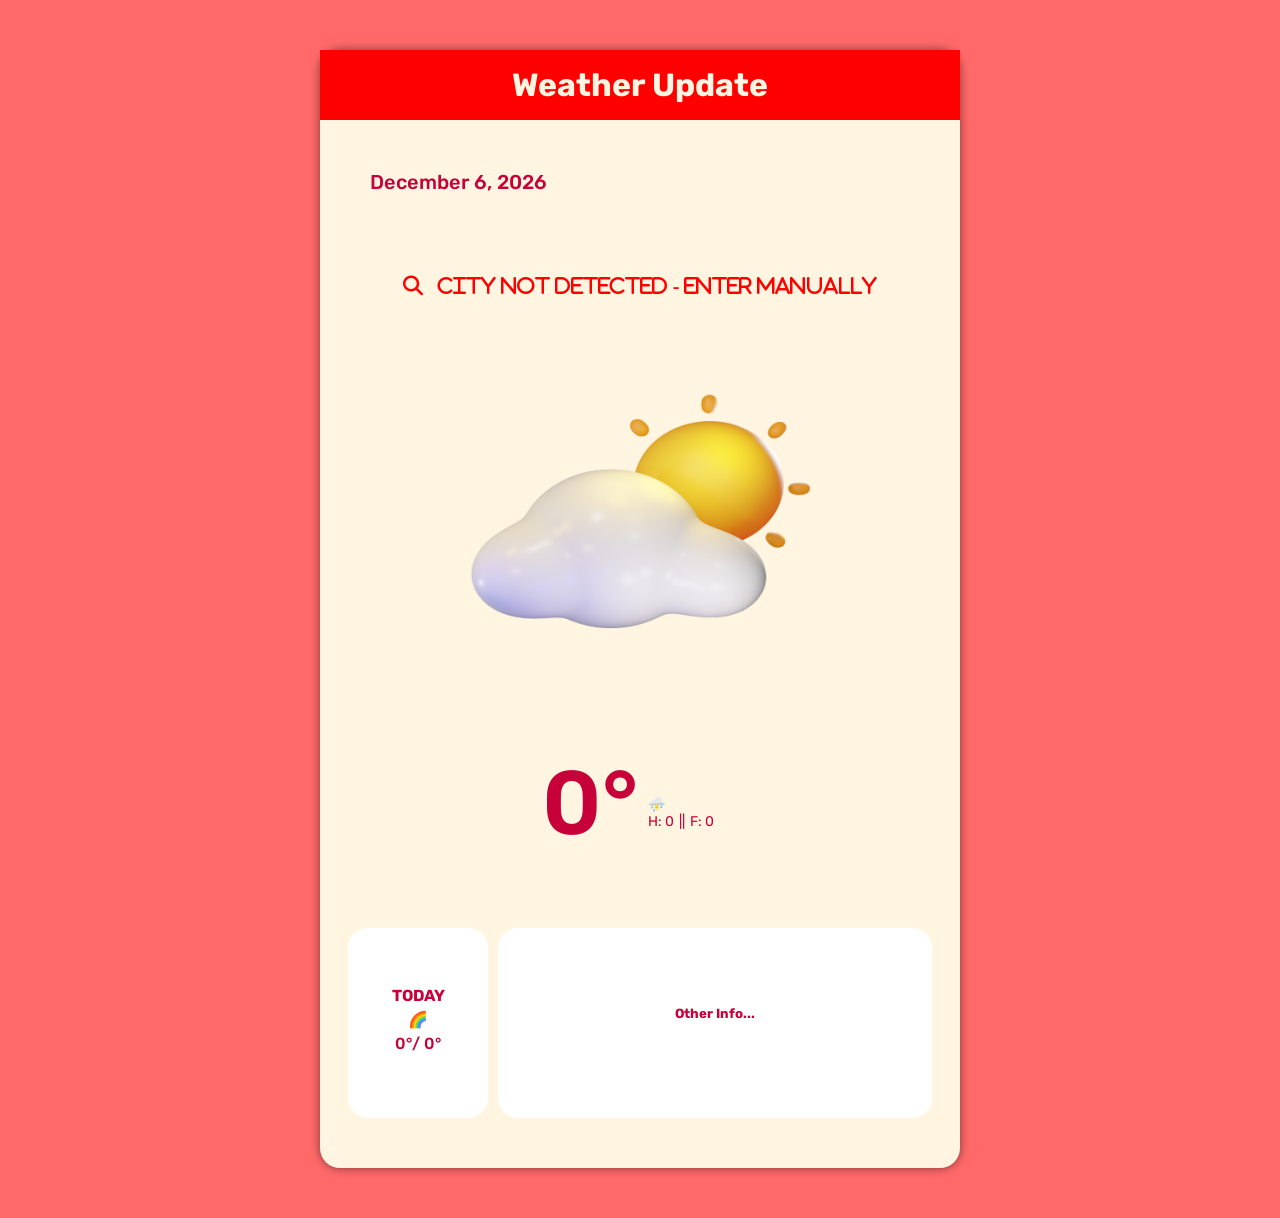
==== index.html @ 59dc0068 "Initial commit" ====
<!DOCTYPE html>
<html lang="en">
  <head>
    <meta charset="UTF-8" />
    <meta name="viewport" content="width=device-width, initial-scale=1.0" />
    <!-- links -->
    <link rel="icon" type="png" href="img/thunderstorm.png" />
    <link
      rel="stylesheet"
      href="https://cdnjs.cloudflare.com/ajax/libs/font-awesome/6.4.0/css/all.min.css"/>
    <link rel="stylesheet" href="css/style.css" />
    <!-- Title -->
    <title>Weather App</title>
  </head>

  <body>
    <!-- main section -->
    <div id="screen">
    <!-- nav section -->
    <div class="app-name">
    <h1>Weather Update</h1>
    </div>     
      <div class="date"></div>
      <!-- city name -->
<div class="city-name">
<a href="search.html"><i class="fa-solid fa-magnifying-glass">
&nbsp;&nbsp;City not detected &#45; Enter manually</i></a>
</div>
        <!-- weather icon -->
        <div class="weather-icon-css">
          <img class="weather-icon" src="img/haze.png" />
        </div>
        <!-- weather details -->
        <div class="weather-description">
          <div class="show-metric" id="metric">0°</div>
          <div class="weather-details">
            <div class="weather-main" id="weather-main">⛈️</div>
            <div class="h-f">
              <div class="show-humidity">H: <span id="humidity">0</span></div>
              ||
              <div class="show-humidity">
                F: <span id="feels-like">0</span>
              </div>
            </div>
          </div>
        </div>
        <!-- Today-forecast -->
        <div class="forcasts-box">
          <div class="today-forecast">
            <h4>TODAY</h4>
            <div class="weather-icon-today">
              🌈
            </div>
            <div class="temp-today">
              <span id="temp-min-today">0°</span><span>/ </span
              ><span id="temp-max-today">0°</span>
            </div>
            <div class="weather-main-today" id="weather-main"></div>
          </div>

          <!-- 5day Forecast -->
          <div class="future-forecast">
            <h5>Other Info...</h5>
            <div id="future-forecast-box"></div>
          </div>
        </div>
      </div>
      <!-- script -->
    <script src="js/main.js"></script>
  </body>
  </html>
---- css/style.css ----
@import url("https://fonts.googleapis.com/css2?family=Rubik:ital,wght@0,300..900;1,300..900&display=swap");

/* --- Global Reset & Variables --- */
* {
  padding: 0;
  margin: 0;
  box-sizing: border-box;
  list-style: none;
  font-family: "Rubik", sans-serif;
}

:root {
  --font-color-main: #C70039;
  --white-color: #fff;
}

body {
  background-color: #FF6969;
}

/* --- Layout Elements --- */
#screen {
  background-color: #FFF5E0;
  width: 100%;
  height: 100vh;
  position: relative; 
}

.app-name {
  width: 100%;
  display: flex;
  justify-content: center;
  align-items: center;
  height: 70px;
  background-color: #FF0000;
  color: #FFF5E0;
}

.date {
  text-align: left;
  font-weight: 500;
  font-size: 20px;
  padding: 50px 50px;
  color: var(--font-color-main);
}

h3 {
  color: var(--font-color-main);
  text-align: center;
  padding: 30px 0;
}

/* --- Search Bar --- */
.search {
  width: 340px;
  height: 50px;
  margin-left: auto;
  margin-right: auto;
  border-radius: 40px;
  display: flex;
  justify-content: center;
  align-items: center;
  box-shadow: 1px 2px 2px var(--font-color-main);
  background-color: var(--white-color);
}

.search-icon {
  width: 18px;
  height: 50px;
  display: flex;
  border-radius: 20px;
  justify-content: center;
  align-items: center;
}

.search-icon i {
  font-size: 18px;
  color: var(--font-color-main);
}

.search input {
  width: 85%;
  padding: 10px;
  font-size: 15px;
  color: var(--font-color-main);
  border: none;
  outline: none;
}

.search input::placeholder {
  color: var(--font-color-main);
}

/* --- Status Messages & Utility --- */
.error-message {
  display: none;
}

.error-message p {
  width: 100%;
  height: 500px;
  display: flex;
  justify-content: center;
  align-items: center;
  color: var(--font-color-main);
  text-align: center;
  padding: 40px;
}

.message {
  display: block;
}

.message p {
  width: 100%;
  height: 500px;
  display: flex;
  justify-content: center;
  align-items: center;
  color: var(--font-color-main);
  text-align: center;
  padding: 50px;
}

.return {
  display: none;
}

/* --- Current Weather Display --- */
.city-name {
  display: flex;
  justify-content: center;
  align-items: center;
  padding-top: 30px;
  gap: 5px;
  font-size: 20px;
}

.city-name i {
  font-size: 20px;
  color: #FF0000;
}

.weather-icon-css {
  display: flex;
  justify-content: center;
  align-items: center;
  width: 100%;
  height: 350px;
  margin-top: 10px;
}

.weather-icon-css img {
  width: 80%;
  animation: float 3s ease-in-out infinite;
}

@keyframes float {
  0%, 100% { transform: translateY(0); }
  50% { transform: translateY(-10px); }
}

.weather-description {
  height: 150px;
  margin-top: 20px;
  display: flex;
  align-items: center;
  color: var(--font-color-main);
}

.show-metric {
  padding-left: 30px;
  font-size: 90px;
  font-weight: 550;
}

.weather-details {
  font-size: 14px;
  margin: 50px 20px 30px 10px;
  width: 100px;
  display: flex;
  flex-direction: column;
}

.weather-details .h-f {
  display: flex;
  gap: 5px;
}

/* --- Weather Cards & Layout Box --- */
.box {
  max-width: 400px;
  height: auto;
  display: grid;
  place-content: center;
  margin: 50px auto;
}

.weather-box {
  height: 200px;
  max-width: 350px;
  border-radius: 40px;
  margin-top: 10px;
  display: flex;
  justify-content: center;
  align-items: center;
  background-color: var(--font-color-main);
}

.name {
  padding-left: 40px;
  width: 220px;
  display: flex;
  flex-direction: column;
  gap: 5px;
  color: var(--white-color);
  height: auto;
}

.weather-temp {
  font-size: 60px;
}

.weather-icon {
  padding: 0 20px;
  width: 250px;
  height: 250px;
  display: flex;
  align-items: center;
  justify-content: center;
}

.weather-icon img {
  width: 100%;
}

.weather-desc {
  display: flex;
  justify-content: center;
  column-gap: 10px;
}

.desc-box {
  width: 100px;
  display: grid;
  padding: 15px;
  gap: 5px;
  height: 110px;
  margin-top: 10px;
  border-radius: 20px;
  justify-content: start;
  align-items: center;
  color: var(--white-color);
  background-color: var(--font-color-main);
}

/* --- Forecast Section --- */
.forcasts-box {
  display: flex;
  justify-content: center;
  align-items: center;
  padding: 50px 10px;
  color: var(--font-color-main);
}

.today-forecast {
  width: 110px;
  height: 190px;
  border-radius: 20px;
  display: flex;
  gap: 5px;
  flex-direction: column;
  justify-content: center;
  align-items: center;
  background-color: var(--white-color);
}

.weather-icon-today img {
  width: 40px;
}

.temp-today {
  font-weight: 500;
}

.weather-main-today {
  padding: 3px 0 0 0;
  font-size: 13px;
  text-align: center;
}

.future-forecast {
  width: 70%;
  height: 190px;
  display: flex;
  justify-content: center;
  align-items: center;
  flex-direction: column;
  margin-left: 10px;
  border-radius: 20px;
  background-color: var(--white-color);
}

#future-forecast-box {
  display: grid;
  grid-auto-flow: column;
  overflow-y: auto;
  gap: 10px;
  width: 95%;
  padding: 10px 12px;
  overscroll-behavior-x: contain;
}

.weather-forecast-box {
  width: 70px;
  height: 110px;
  border-radius: 15px;
  display: flex;
  text-align: center;
  flex-direction: column;
  justify-content: center;
  align-items: center;
  gap: 2px;
  flex-shrink: 0;
  border: 1px solid var(--font-color-main);
  transition: all 0.3s ease-in-out;
}

.weather-forecast-box:hover {
  transform: translateY(-5px);
}

.day-weather {
  font-size: 15px;
}

.weather-icon-forecast img {
  width: 30px;
}

.temp-weather {
  font-size: 12px;
}

.weather-main-forecast {
  font-size: 12px;
}

/* --- Media Queries (Desktop/Tablet) --- */
@media screen and (min-width: 430px) {
  #screen {
    max-width: 50%;
    min-width: 450px;
    height: 80%;
    margin: 50px auto;
    border-radius: 20px;
    box-shadow: 0 0 10px rgba(0, 0, 0, 0.494);
  }

  nav {
    width: 100%;
    bottom: 0;
    position: relative;
  }
  
  .weather-icon-css {
    width: 100%;
    height: 350px;
    margin-top: 40px;
  }

  .weather-icon-css img {
    width: 25rem;
  }

  .weather-description {
    display: flex;
    align-items: center;
    justify-content: center;
    margin-top: 40px;
  }

  .box {
    max-width: 500px;
    padding-bottom: 10px;
  }

  .weather-box {
    max-width: 400px;
    height: 200px;
  }

  .desc-box {
    width: 120px;
    height: 120px;
  } 

  .forcasts-box {
    justify-content: center;
    align-items: center;
  }

  .today-forecast {
    width: 140px;
  }

  .future-forecast {
    display: flex;
    justify-content: center;
    align-items: center;
    flex-direction: column;
    width: 60%;
    min-width: 70%;
  }

  .weather-forecast-box {
    width: 100px;
    min-width: 80px;
    height: 120px;
    border-radius: 20px;
    gap: 2px;
    border: 1px solid var(--font-color-main);
  }
}
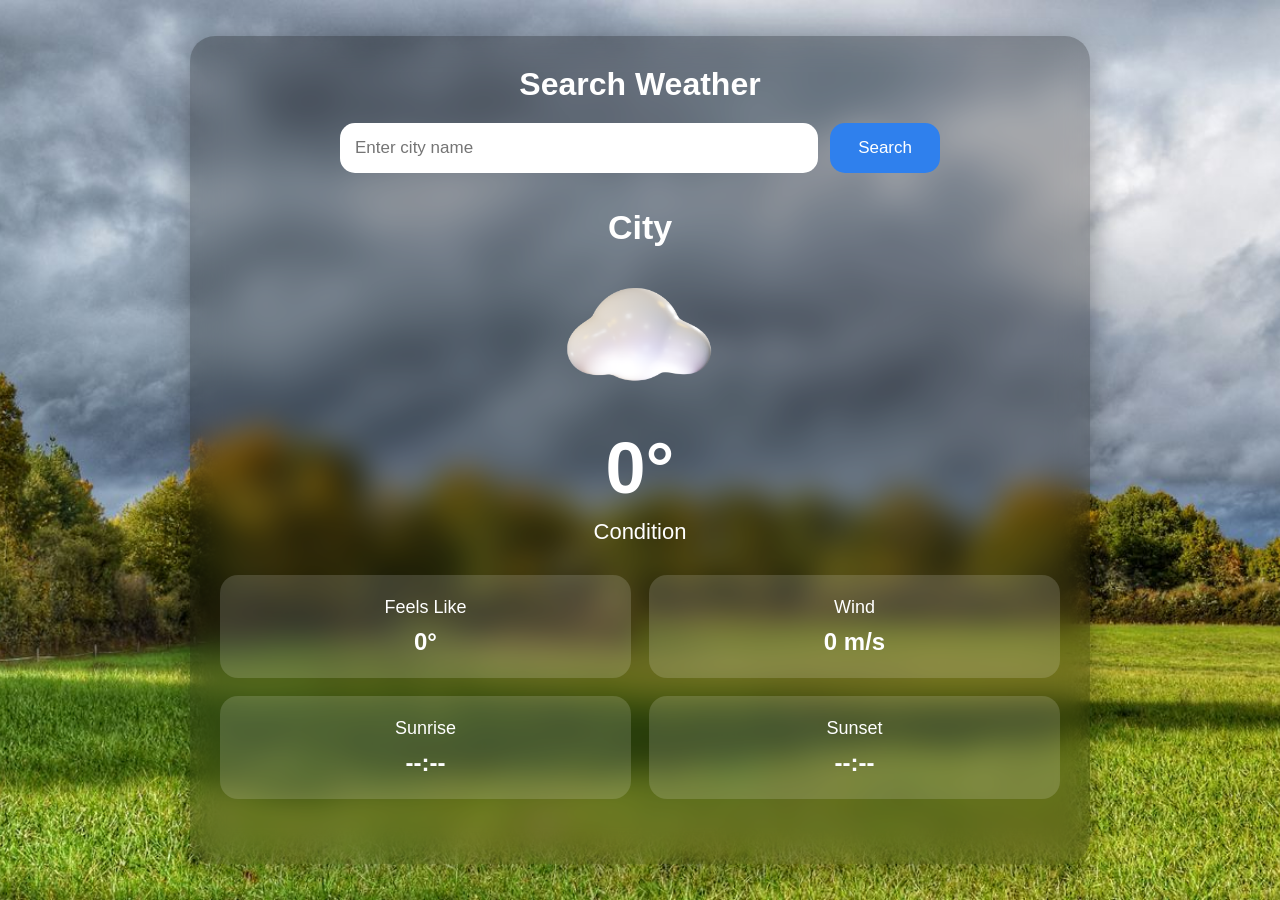
==== commit 56d4f42f: "Add weather app" ====
--- a/index.html
+++ b/index.html
@@ -1,71 +1,61 @@
 <!DOCTYPE html>
 <html lang="en">
-  <head>
-    <meta charset="UTF-8" />
-    <meta name="viewport" content="width=device-width, initial-scale=1.0" />
-    <!-- links -->
-    <link rel="icon" type="png" href="img/thunderstorm.png" />
-    <link
-      rel="stylesheet"
-      href="https://cdnjs.cloudflare.com/ajax/libs/font-awesome/6.4.0/css/all.min.css"/>
-    <link rel="stylesheet" href="css/style.css" />
-    <!-- Title -->
+<head>
+    <meta charset="UTF-8">
+    <meta name="viewport" content="width=device-width, initial-scale=1.0">
     <title>Weather App</title>
-  </head>
+    <link rel="stylesheet" href="css/style.css">
+</head>
+<body>
 
-  <body>
-    <!-- main section -->
-    <div id="screen">
-    <!-- nav section -->
-    <div class="app-name">
-    <h1>Weather Update</h1>
-    </div>     
-      <div class="date"></div>
-      <!-- city name -->
-<div class="city-name">
-<a href="search.html"><i class="fa-solid fa-magnifying-glass">
-&nbsp;&nbsp;City not detected &#45; Enter manually</i></a>
+<div class="app">
+
+    <h1 id="city-name">Detecting Location...</h1>
+
+    <img id="weather-icon" class="weather-icon" src="img/cloud.png" alt="Weather Icon">
+
+    <h2 id="metric">0°</h2>
+    <p id="weather-main">Loading...</p>
+
+    <div class="weather-grid">
+
+        <div class="box">
+            Temp
+            <span id="temp-main">0°</span>
+        </div>
+
+        <div class="box">
+            Feels Like
+            <span id="temp-feels">0°</span>
+        </div>
+
+        <div class="box">
+            Humidity
+            <span id="humidity">0%</span>
+        </div>
+
+        <div class="box">
+            Wind
+            <span id="wind">0 m/s</span>
+        </div>
+
+        <div class="box">
+            Sunrise
+            <span id="sunrise">--:--</span>
+        </div>
+
+        <div class="box">
+            Sunset
+            <span id="sunset">--:--</span>
+        </div>
+
+    </div>
+
+    <div id="future-forecast-box" class="forecast-box"></div>
+
 </div>
-        <!-- weather icon -->
-        <div class="weather-icon-css">
-          <img class="weather-icon" src="img/haze.png" />
-        </div>
-        <!-- weather details -->
-        <div class="weather-description">
-          <div class="show-metric" id="metric">0°</div>
-          <div class="weather-details">
-            <div class="weather-main" id="weather-main">⛈️</div>
-            <div class="h-f">
-              <div class="show-humidity">H: <span id="humidity">0</span></div>
-              ||
-              <div class="show-humidity">
-                F: <span id="feels-like">0</span>
-              </div>
-            </div>
-          </div>
-        </div>
-        <!-- Today-forecast -->
-        <div class="forcasts-box">
-          <div class="today-forecast">
-            <h4>TODAY</h4>
-            <div class="weather-icon-today">
-              🌈
-            </div>
-            <div class="temp-today">
-              <span id="temp-min-today">0°</span><span>/ </span
-              ><span id="temp-max-today">0°</span>
-            </div>
-            <div class="weather-main-today" id="weather-main"></div>
-          </div>
 
-          <!-- 5day Forecast -->
-          <div class="future-forecast">
-            <h5>Other Info...</h5>
-            <div id="future-forecast-box"></div>
-          </div>
-        </div>
-      </div>
-      <!-- script -->
-    <script src="js/main.js"></script>
-  </body>
-  </html>
+<script src="js/app.js"></script>
+
+</body>
+</html>
--- a/css/style.css
+++ b/css/style.css
@@ -1,424 +1,186 @@
-@import url("https://fonts.googleapis.com/css2?family=Rubik:ital,wght@0,300..900;1,300..900&display=swap");
-
-/* --- Global Reset & Variables --- */
-* {
-  padding: 0;
-  margin: 0;
-  box-sizing: border-box;
-  list-style: none;
-  font-family: "Rubik", sans-serif;
+*{
+    margin:0;
+    padding:0;
+    box-sizing:border-box;
 }
 
-:root {
-  --font-color-main: #C70039;
-  --white-color: #fff;
+body{
+    font-family:Arial, Helvetica, sans-serif;
+    background:url("../img/bg.jpg") center center/cover no-repeat fixed;
+    color:#fff;
+    min-height:100vh;
+    display:flex;
+    justify-content:center;
+    align-items:center;
+    padding:20px;
 }
 
-body {
-  background-color: #FF6969;
+.app{
+    width:100%;
+    max-width:900px;
+    background:rgba(0,0,0,.28);
+    backdrop-filter:blur(15px);
+    border-radius:25px;
+    padding:30px;
+    text-align:center;
+    box-shadow:0 10px 30px rgba(0,0,0,.35);
 }
 
-/* --- Layout Elements --- */
-#screen {
-  background-color: #FFF5E0;
-  width: 100%;
-  height: 100vh;
-  position: relative; 
+h1{
+    margin-bottom:20px;
 }
 
-.app-name {
-  width: 100%;
-  display: flex;
-  justify-content: center;
-  align-items: center;
-  height: 70px;
-  background-color: #FF0000;
-  color: #FFF5E0;
+.search-box{
+    display:flex;
+    gap:12px;
+    max-width:600px;
+    margin:0 auto 35px;
 }
 
-.date {
-  text-align: left;
-  font-weight: 500;
-  font-size: 20px;
-  padding: 50px 50px;
-  color: var(--font-color-main);
+.searchinput{
+    flex:1;
+    padding:15px;
+    border:none;
+    border-radius:15px;
+    font-size:17px;
+    outline:none;
 }
 
-h3 {
-  color: var(--font-color-main);
-  text-align: center;
-  padding: 30px 0;
+.search-btn{
+    padding:15px 28px;
+    border:none;
+    border-radius:15px;
+    background:#2f80ed;
+    color:#fff;
+    font-size:17px;
+    cursor:pointer;
+    transition:.3s;
 }
 
-/* --- Search Bar --- */
-.search {
-  width: 340px;
-  height: 50px;
-  margin-left: auto;
-  margin-right: auto;
-  border-radius: 40px;
-  display: flex;
-  justify-content: center;
-  align-items: center;
-  box-shadow: 1px 2px 2px var(--font-color-main);
-  background-color: var(--white-color);
+.search-btn:hover{
+    background:#1565c0;
 }
 
-.search-icon {
-  width: 18px;
-  height: 50px;
-  display: flex;
-  border-radius: 20px;
-  justify-content: center;
-  align-items: center;
+.return{
+    margin-top:10px;
 }
 
-.search-icon i {
-  font-size: 18px;
-  color: var(--font-color-main);
+.city-name{
+    font-size:34px;
+    margin-bottom:15px;
 }
 
-.search input {
-  width: 85%;
-  padding: 10px;
-  font-size: 15px;
-  color: var(--font-color-main);
-  border: none;
-  outline: none;
+.weather-icon,
+.weather-img{
+    width:150px;
+    display:block;
+    margin:15px auto;
 }
 
-.search input::placeholder {
-  color: var(--font-color-main);
+.weather-temp{
+    font-size:72px;
+    font-weight:bold;
+    margin-bottom:10px;
 }
 
-/* --- Status Messages & Utility --- */
-.error-message {
-  display: none;
+.condition{
+    font-size:22px;
+    margin-bottom:30px;
 }
 
-.error-message p {
-  width: 100%;
-  height: 500px;
-  display: flex;
-  justify-content: center;
-  align-items: center;
-  color: var(--font-color-main);
-  text-align: center;
-  padding: 40px;
+.weather-grid{
+    display:grid;
+    grid-template-columns:repeat(2,1fr);
+    gap:18px;
 }
 
-.message {
-  display: block;
+.box{
+    background:rgba(255,255,255,.15);
+    border-radius:18px;
+    padding:22px 15px;
+    display:flex;
+    flex-direction:column;
+    justify-content:center;
+    align-items:center;
+    font-size:18px;
 }
 
-.message p {
-  width: 100%;
-  height: 500px;
-  display: flex;
-  justify-content: center;
-  align-items: center;
-  color: var(--font-color-main);
-  text-align: center;
-  padding: 50px;
+.box span{
+    margin-top:10px;
+    font-size:24px;
+    font-weight:bold;
 }
 
-.return {
-  display: none;
+.forecast-box{
+    margin-top:35px;
+    display:grid;
+    grid-template-columns:repeat(5,1fr);
+    gap:15px;
 }
 
-/* --- Current Weather Display --- */
-.city-name {
-  display: flex;
-  justify-content: center;
-  align-items: center;
-  padding-top: 30px;
-  gap: 5px;
-  font-size: 20px;
+.forecast-item{
+    background:rgba(255,255,255,.15);
+    border-radius:16px;
+    padding:18px;
 }
 
-.city-name i {
-  font-size: 20px;
-  color: #FF0000;
+.forecast-item img{
+    width:45px;
+    margin:10px auto;
+    display:block;
 }
 
-.weather-icon-css {
-  display: flex;
-  justify-content: center;
-  align-items: center;
-  width: 100%;
-  height: 350px;
-  margin-top: 10px;
+.forecast-item h4{
+    margin-bottom:8px;
 }
 
-.weather-icon-css img {
-  width: 80%;
-  animation: float 3s ease-in-out infinite;
+.forecast-item p{
+    margin-top:8px;
+    font-size:20px;
+    font-weight:bold;
 }
 
-@keyframes float {
-  0%, 100% { transform: translateY(0); }
-  50% { transform: translateY(-10px); }
-}
+@media(max-width:768px){
 
-.weather-description {
-  height: 150px;
-  margin-top: 20px;
-  display: flex;
-  align-items: center;
-  color: var(--font-color-main);
-}
+    .app{
+        padding:20px;
+    }
 
-.show-metric {
-  padding-left: 30px;
-  font-size: 90px;
-  font-weight: 550;
-}
+    .search-box{
+        flex-direction:column;
+    }
 
-.weather-details {
-  font-size: 14px;
-  margin: 50px 20px 30px 10px;
-  width: 100px;
-  display: flex;
-  flex-direction: column;
-}
+    .search-btn{
+        width:100%;
+    }
 
-.weather-details .h-f {
-  display: flex;
-  gap: 5px;
-}
+    .city-name{
+        font-size:28px;
+    }
 
-/* --- Weather Cards & Layout Box --- */
-.box {
-  max-width: 400px;
-  height: auto;
-  display: grid;
-  place-content: center;
-  margin: 50px auto;
-}
+    .weather-temp{
+        font-size:56px;
+    }
 
-.weather-box {
-  height: 200px;
-  max-width: 350px;
-  border-radius: 40px;
-  margin-top: 10px;
-  display: flex;
-  justify-content: center;
-  align-items: center;
-  background-color: var(--font-color-main);
-}
+    .weather-icon,
+    .weather-img{
+        width:120px;
+    }
 
-.name {
-  padding-left: 40px;
-  width: 220px;
-  display: flex;
-  flex-direction: column;
-  gap: 5px;
-  color: var(--white-color);
-  height: auto;
-}
+    .weather-grid{
+        grid-template-columns:1fr 1fr;
+        gap:12px;
+    }
 
-.weather-temp {
-  font-size: 60px;
-}
+    .box{
+        padding:18px 10px;
+    }
 
-.weather-icon {
-  padding: 0 20px;
-  width: 250px;
-  height: 250px;
-  display: flex;
-  align-items: center;
-  justify-content: center;
-}
+    .box span{
+        font-size:20px;
+    }
 
-.weather-icon img {
-  width: 100%;
-}
-
-.weather-desc {
-  display: flex;
-  justify-content: center;
-  column-gap: 10px;
-}
-
-.desc-box {
-  width: 100px;
-  display: grid;
-  padding: 15px;
-  gap: 5px;
-  height: 110px;
-  margin-top: 10px;
-  border-radius: 20px;
-  justify-content: start;
-  align-items: center;
-  color: var(--white-color);
-  background-color: var(--font-color-main);
-}
-
-/* --- Forecast Section --- */
-.forcasts-box {
-  display: flex;
-  justify-content: center;
-  align-items: center;
-  padding: 50px 10px;
-  color: var(--font-color-main);
-}
-
-.today-forecast {
-  width: 110px;
-  height: 190px;
-  border-radius: 20px;
-  display: flex;
-  gap: 5px;
-  flex-direction: column;
-  justify-content: center;
-  align-items: center;
-  background-color: var(--white-color);
-}
-
-.weather-icon-today img {
-  width: 40px;
-}
-
-.temp-today {
-  font-weight: 500;
-}
-
-.weather-main-today {
-  padding: 3px 0 0 0;
-  font-size: 13px;
-  text-align: center;
-}
-
-.future-forecast {
-  width: 70%;
-  height: 190px;
-  display: flex;
-  justify-content: center;
-  align-items: center;
-  flex-direction: column;
-  margin-left: 10px;
-  border-radius: 20px;
-  background-color: var(--white-color);
-}
-
-#future-forecast-box {
-  display: grid;
-  grid-auto-flow: column;
-  overflow-y: auto;
-  gap: 10px;
-  width: 95%;
-  padding: 10px 12px;
-  overscroll-behavior-x: contain;
-}
-
-.weather-forecast-box {
-  width: 70px;
-  height: 110px;
-  border-radius: 15px;
-  display: flex;
-  text-align: center;
-  flex-direction: column;
-  justify-content: center;
-  align-items: center;
-  gap: 2px;
-  flex-shrink: 0;
-  border: 1px solid var(--font-color-main);
-  transition: all 0.3s ease-in-out;
-}
-
-.weather-forecast-box:hover {
-  transform: translateY(-5px);
-}
-
-.day-weather {
-  font-size: 15px;
-}
-
-.weather-icon-forecast img {
-  width: 30px;
-}
-
-.temp-weather {
-  font-size: 12px;
-}
-
-.weather-main-forecast {
-  font-size: 12px;
-}
-
-/* --- Media Queries (Desktop/Tablet) --- */
-@media screen and (min-width: 430px) {
-  #screen {
-    max-width: 50%;
-    min-width: 450px;
-    height: 80%;
-    margin: 50px auto;
-    border-radius: 20px;
-    box-shadow: 0 0 10px rgba(0, 0, 0, 0.494);
-  }
-
-  nav {
-    width: 100%;
-    bottom: 0;
-    position: relative;
-  }
-  
-  .weather-icon-css {
-    width: 100%;
-    height: 350px;
-    margin-top: 40px;
-  }
-
-  .weather-icon-css img {
-    width: 25rem;
-  }
-
-  .weather-description {
-    display: flex;
-    align-items: center;
-    justify-content: center;
-    margin-top: 40px;
-  }
-
-  .box {
-    max-width: 500px;
-    padding-bottom: 10px;
-  }
-
-  .weather-box {
-    max-width: 400px;
-    height: 200px;
-  }
-
-  .desc-box {
-    width: 120px;
-    height: 120px;
-  } 
-
-  .forcasts-box {
-    justify-content: center;
-    align-items: center;
-  }
-
-  .today-forecast {
-    width: 140px;
-  }
-
-  .future-forecast {
-    display: flex;
-    justify-content: center;
-    align-items: center;
-    flex-direction: column;
-    width: 60%;
-    min-width: 70%;
-  }
-
-  .weather-forecast-box {
-    width: 100px;
-    min-width: 80px;
-    height: 120px;
-    border-radius: 20px;
-    gap: 2px;
-    border: 1px solid var(--font-color-main);
-  }
-}
+    .forecast-box{
+        grid-template-columns:1fr 1fr;
+    }
+}
